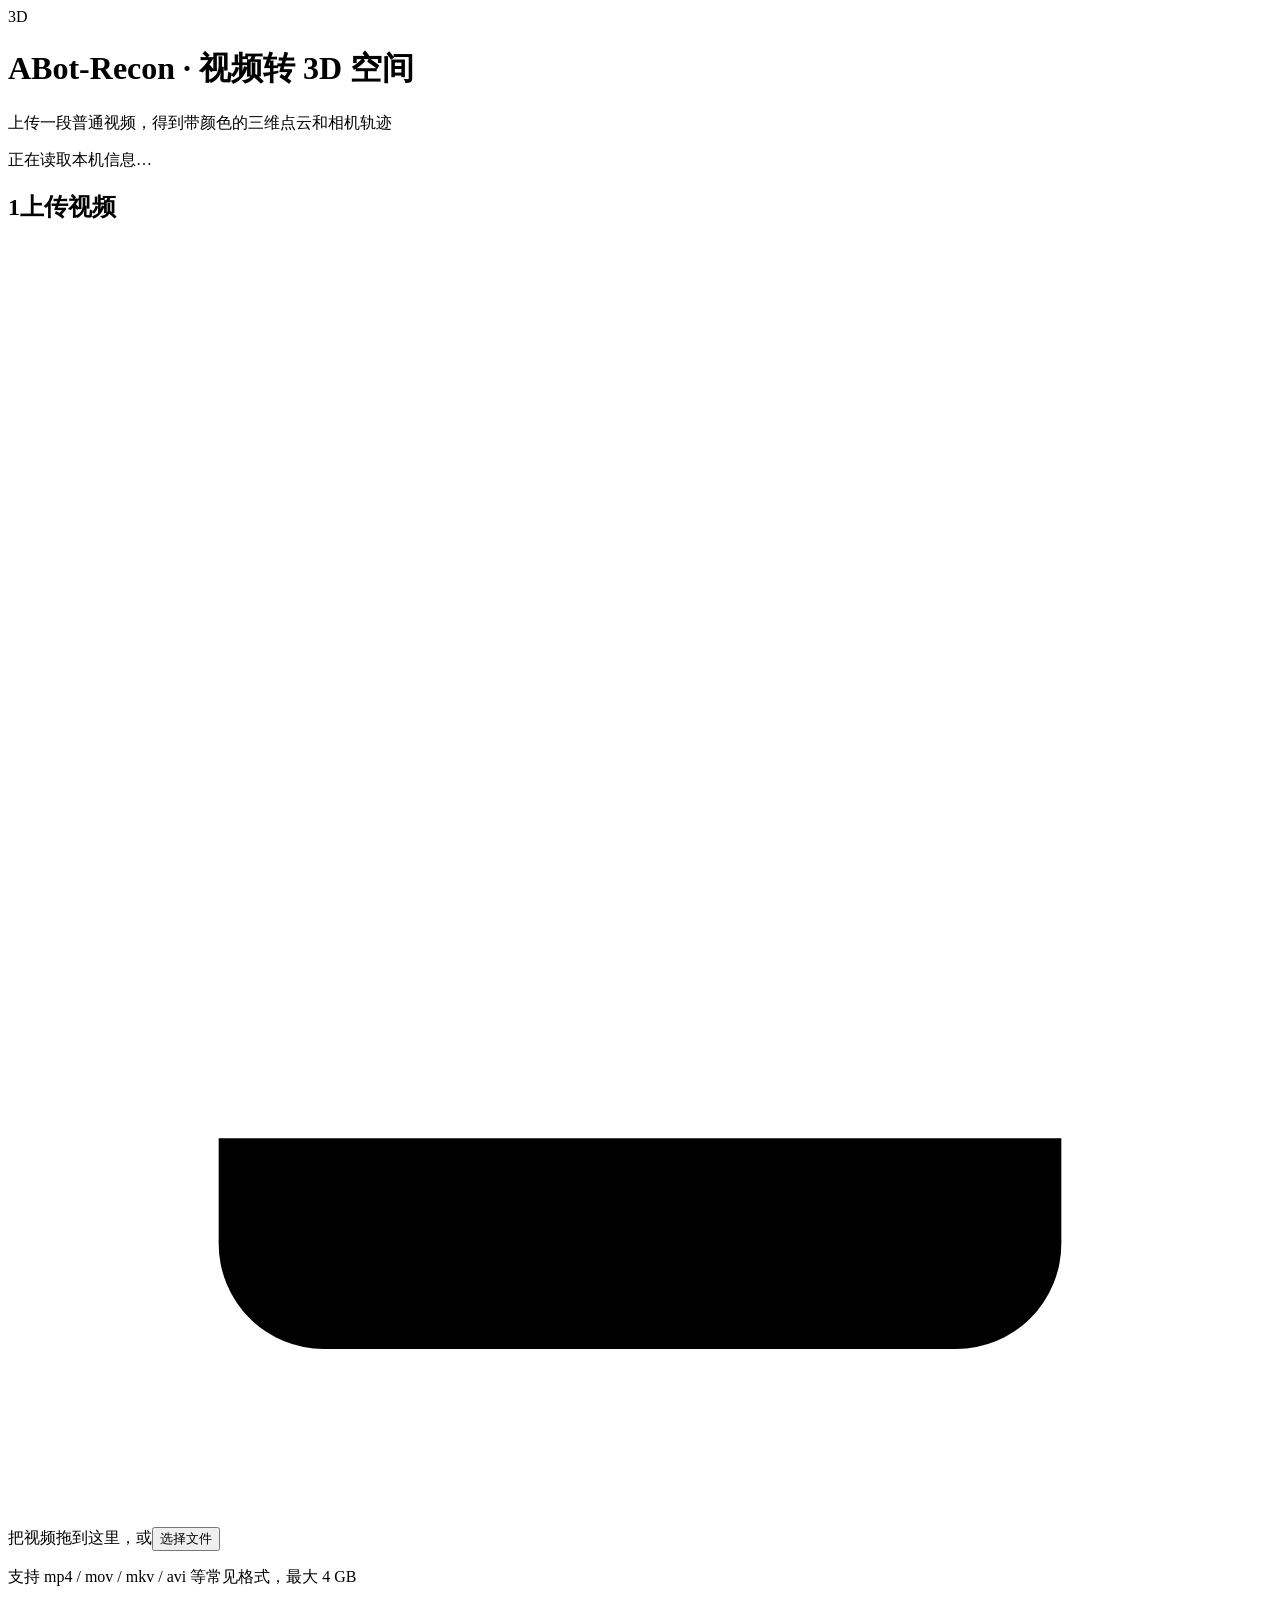
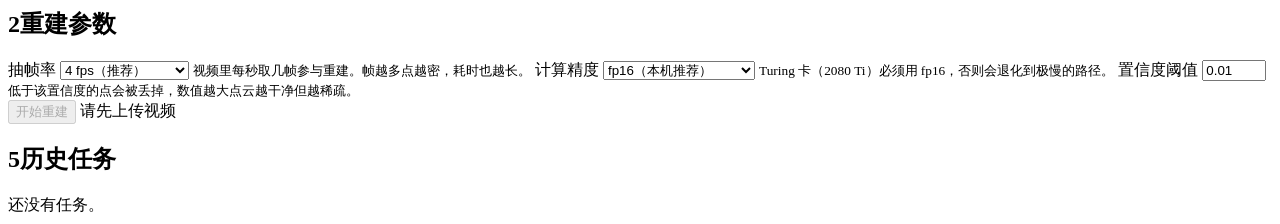
==== webapp/index.html @ a55a251b "feat(web): add a local web app for uploading videos and viewing the 3D result Adds webapp/, a small " ====
<!doctype html>
<html lang="zh-CN">
<head>
<meta charset="utf-8">
<meta name="viewport" content="width=device-width,initial-scale=1">
<title>ABot-Recon · 视频转 3D 空间</title>
<link rel="icon" href="data:,">
<link rel="stylesheet" href="/assets/style.css">
</head>
<body>
<header class="hero">
  <div class="hero-inner">
    <div class="brand">
      <span class="brand-mark">3D</span>
      <div>
        <h1>ABot-Recon · 视频转 3D 空间</h1>
        <p class="tagline">上传一段普通视频，得到带颜色的三维点云和相机轨迹</p>
      </div>
    </div>
    <div class="hero-meta" id="heroMeta">正在读取本机信息…</div>
  </div>
</header>

<main class="layout">

  <!-- ① 上传 -->
  <section class="card" id="cardUpload">
    <h2><span class="step">1</span>上传视频</h2>
    <div class="dropzone" id="dropzone">
      <input type="file" id="fileInput" accept="video/*" hidden>
      <div class="dz-empty" id="dzEmpty">
        <svg viewBox="0 0 24 24" class="dz-icon" aria-hidden="true"><path d="M12 16V4m0 0L7 9m5-5 5 5M4 17v2a2 2 0 0 0 2 2h12a2 2 0 0 0 2-2v-2"/></svg>
        <p class="dz-title">把视频拖到这里，或<button type="button" class="linkbtn" id="pickBtn">选择文件</button></p>
        <p class="dz-hint">支持 mp4 / mov / mkv / avi 等常见格式，最大 4 GB</p>
      </div>
      <div class="dz-file" id="dzFile" hidden>
        <video id="preview" muted playsinline></video>
        <div class="dz-meta">
          <p class="dz-name" id="fileName"></p>
          <p class="dz-size" id="fileSize"></p>
          <button type="button" class="ghost" id="clearBtn">换一个视频</button>
        </div>
      </div>
    </div>
    <p class="error" id="uploadError" hidden></p>
  </section>

  <!-- ② 参数 -->
  <section class="card" id="cardOptions">
    <h2><span class="step">2</span>重建参数</h2>
    <div class="opts">
      <label class="opt">
        <span>抽帧率</span>
        <select id="optFps">
          <option value="1">1 fps（最长轨迹）</option>
          <option value="2">2 fps</option>
          <option value="4" selected>4 fps（推荐）</option>
          <option value="8">8 fps</option>
          <option value="15">15 fps（最密）</option>
        </select>
        <small>视频里每秒取几帧参与重建。帧越多点越密，耗时也越长。</small>
      </label>
      <label class="opt">
        <span>计算精度</span>
        <select id="optDtype">
          <option value="fp16" selected>fp16（本机推荐）</option>
          <option value="bf16">bf16（需要 sm_80+）</option>
          <option value="fp32">fp32（最慢）</option>
        </select>
        <small>Turing 卡（2080 Ti）必须用 fp16，否则会退化到极慢的路径。</small>
      </label>
      <label class="opt">
        <span>置信度阈值</span>
        <input type="number" id="optThreshold" value="0.01" min="0" max="1" step="0.01">
        <small>低于该置信度的点会被丢掉，数值越大点云越干净但越稀疏。</small>
      </label>
    </div>
    <div class="actions">
      <button type="button" class="primary" id="runBtn" disabled>开始重建</button>
      <span class="hint" id="runHint">请先上传视频</span>
    </div>
  </section>

  <!-- ③ 进度 -->
  <section class="card" id="cardProgress" hidden>
    <h2><span class="step">3</span>重建进度</h2>
    <div class="progress-head">
      <span class="phase" id="phaseText">准备中</span>
      <span class="percent" id="percentText">0%</span>
    </div>
    <div class="bar"><div class="bar-fill" id="barFill"></div></div>
    <pre class="log" id="logBox"></pre>
  </section>

  <!-- ④ 结果 -->
  <section class="card" id="cardResult" hidden>
    <h2><span class="step">4</span>重建结果</h2>
    <div class="stats" id="resultStats"></div>
    <div class="result-body">
      <div class="viewer-wrap">
        <div class="viewer-head">
          <span>3D 点云（可拖拽旋转 / 滚轮缩放 / 切到“行车播放”沿轨迹前进）</span>
          <a class="linkbtn" id="openViewer" target="_blank" rel="noopener">新标签页打开</a>
        </div>
        <p class="viewer-note">首次打开需从 CDN 拉取 three.js 并加载点云分块，约 5~10 秒；加载完成后左下角会显示「Ready · N points」。</p>
        <iframe id="viewerFrame" title="ABot-Recon 点云查看器"></iframe>
      </div>
      <aside class="side">
        <div class="side-block">
          <h3>相机轨迹（俯视）</h3>
          <img id="bevImage" alt="相机轨迹俯视图">
        </div>
        <div class="side-block">
          <h3>下载</h3>
          <a class="dl" id="dlPly" download>点云 PLY</a>
          <a class="dl" id="dlPoses" download>相机位姿 camera_poses.npy</a>
          <a class="dl" id="dlManifest" download>点云清单 manifest.json</a>
          <a class="dl" id="dlBev" download>轨迹俯视图 PNG</a>
        </div>
      </aside>
    </div>
  </section>

  <!-- ⑤ 历史 -->
  <section class="card" id="cardHistory">
    <h2><span class="step">5</span>历史任务</h2>
    <div id="historyList" class="history">还没有任务。</div>
  </section>

</main>

<script src="/assets/app.js"></script>
</body>
</html>
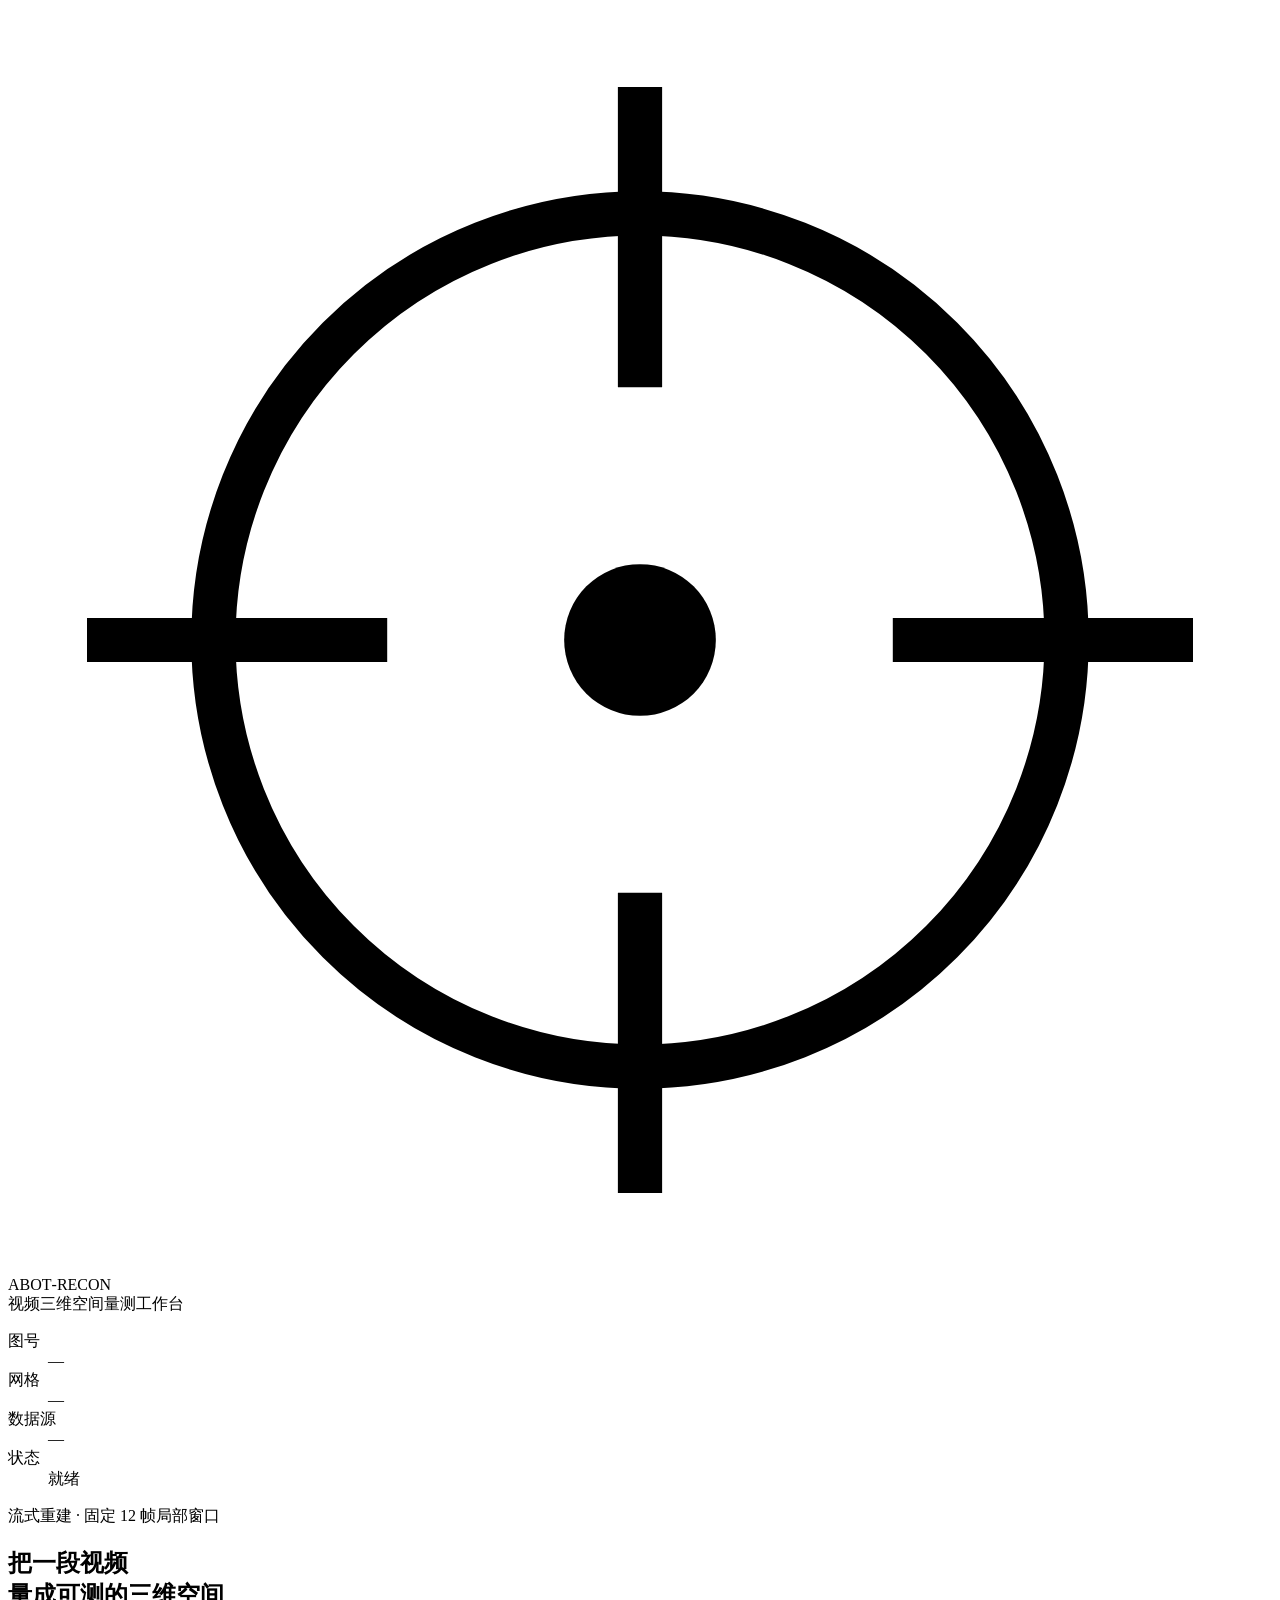
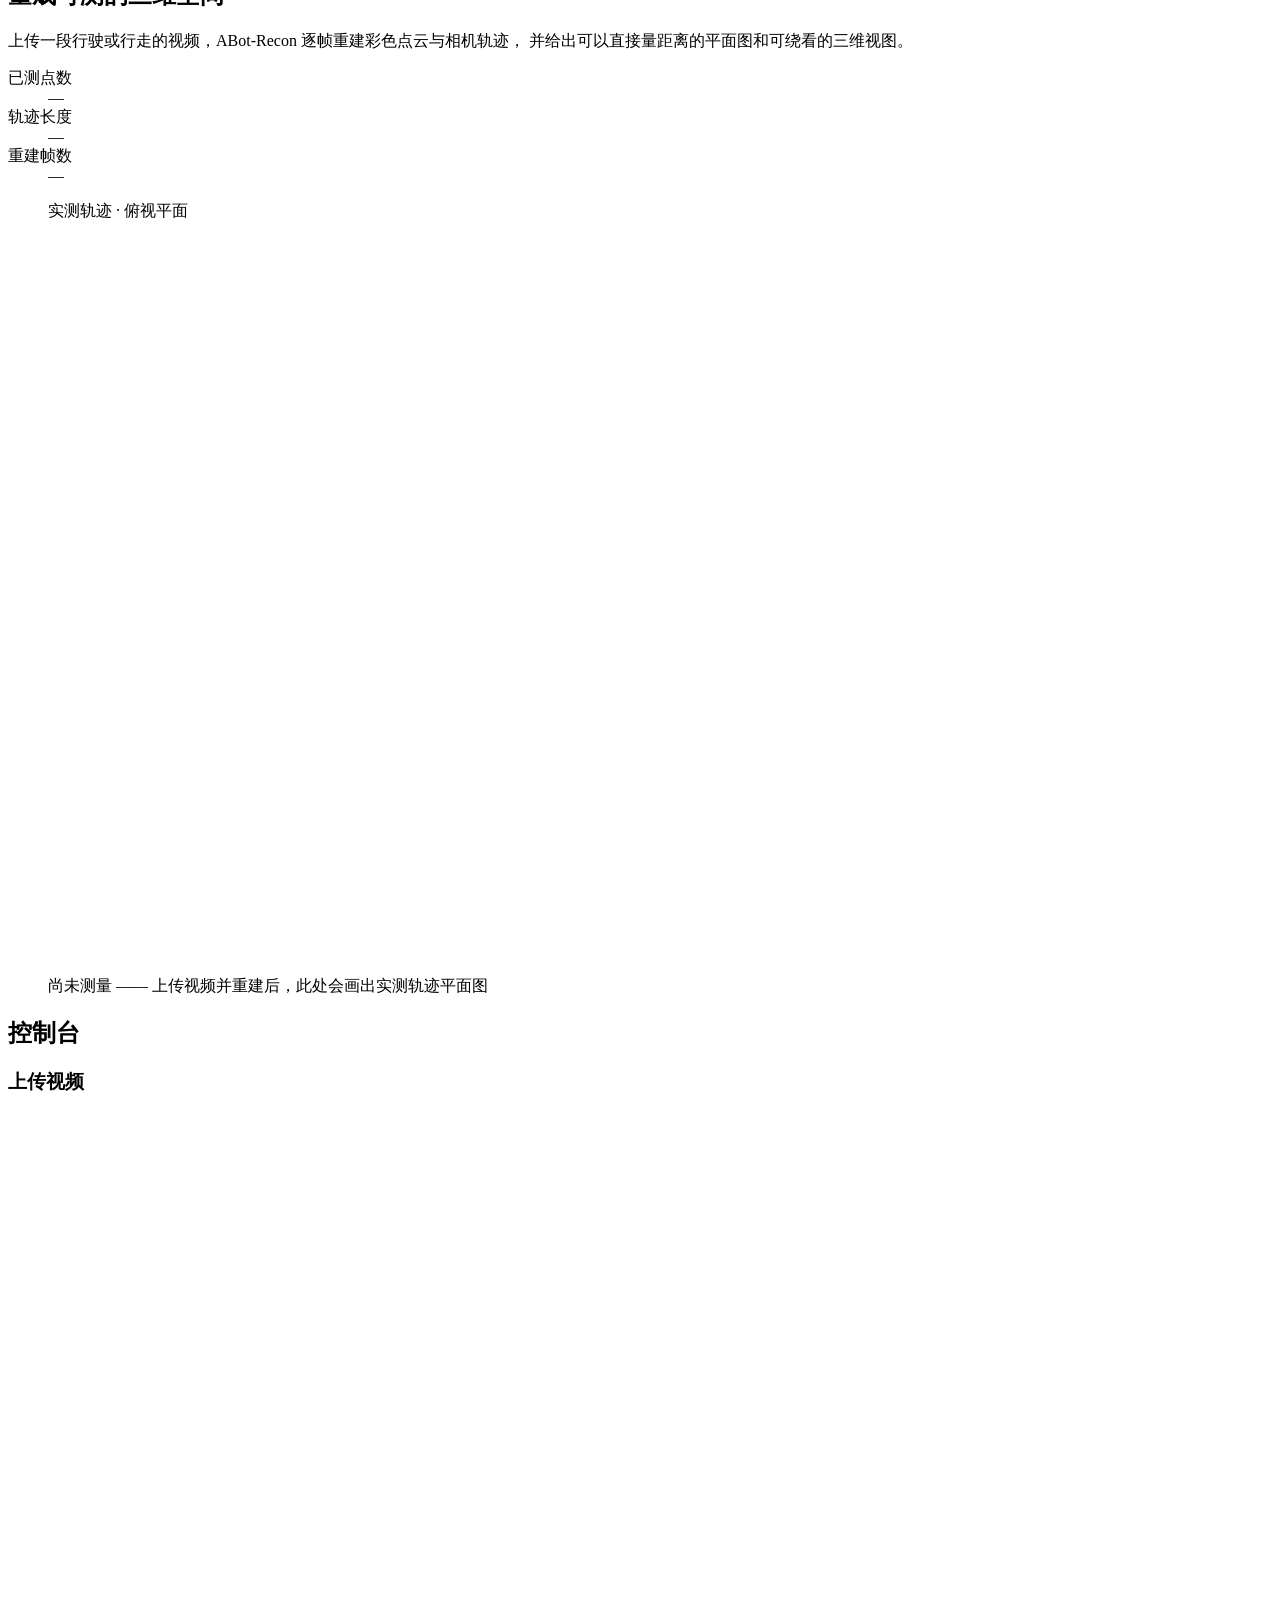
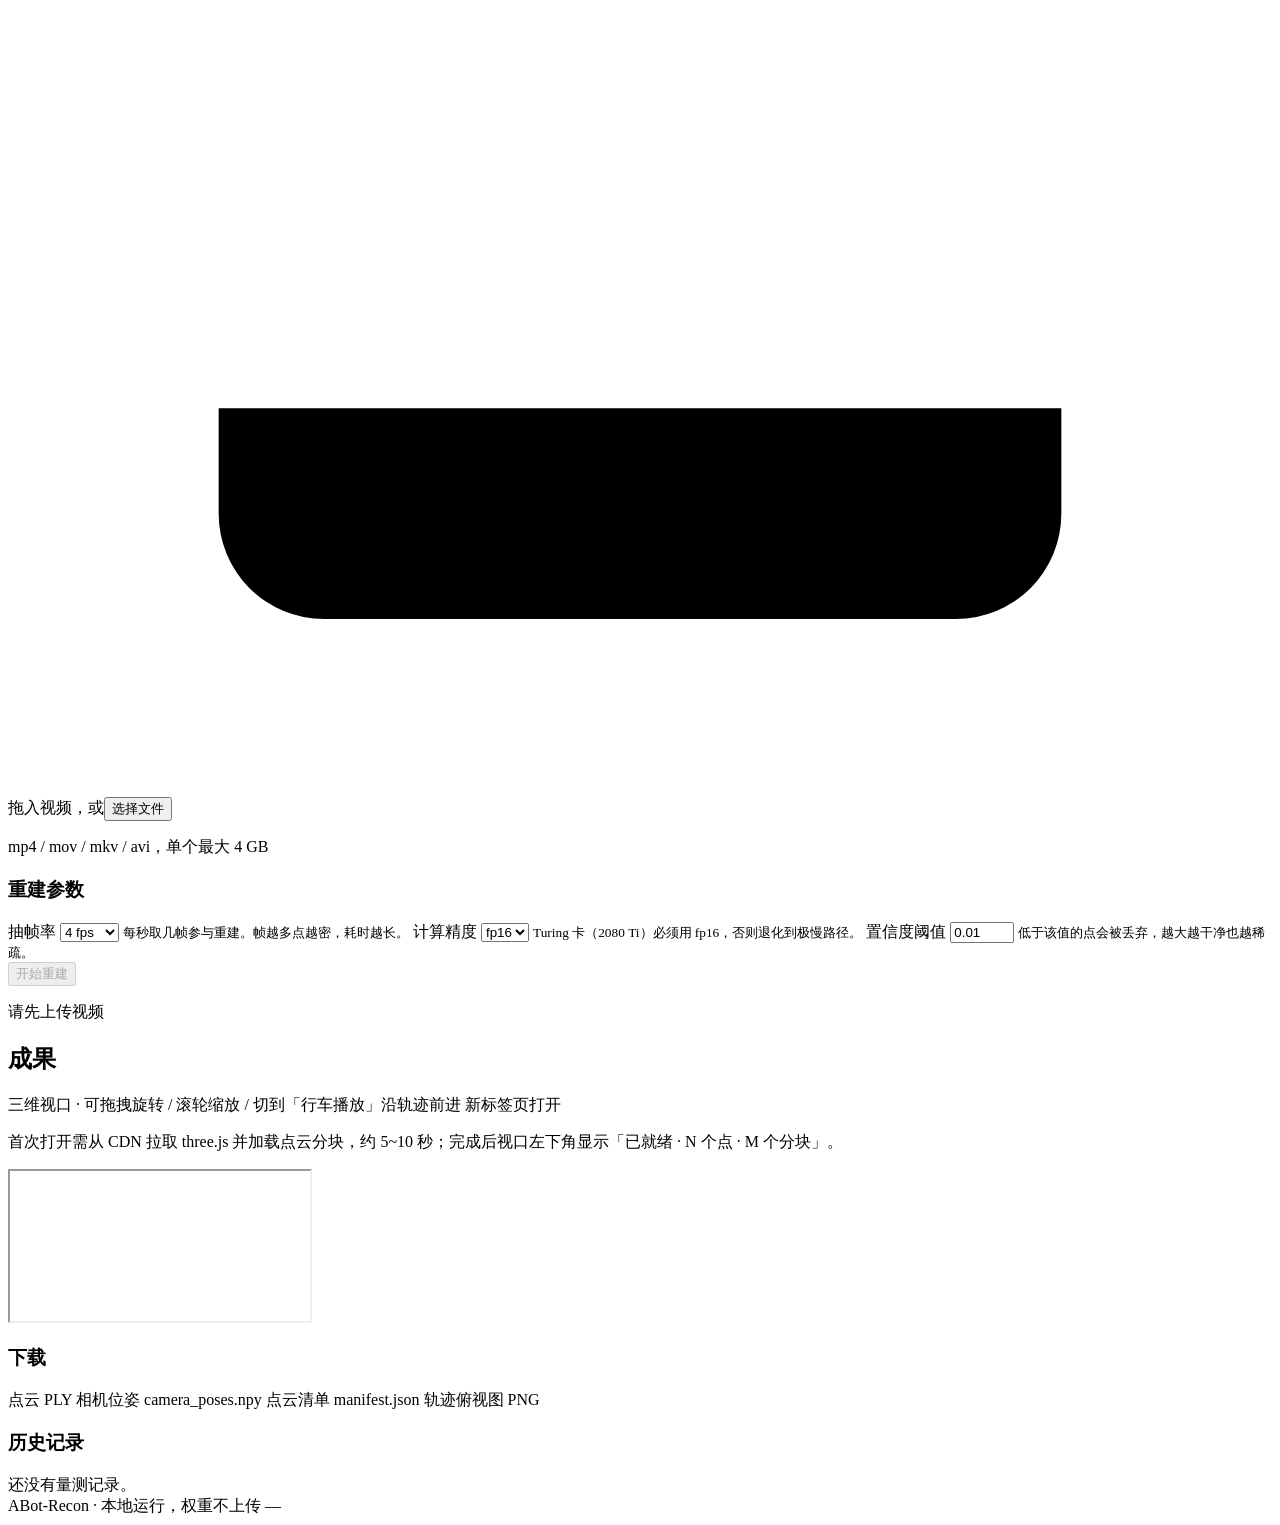
==== commit aa114671: "feat(web): redesign the web UI as a survey drawing and localize the viewer The web app now reads lik" ====
--- a/webapp/index.html
+++ b/webapp/index.html
@@ -3,131 +3,166 @@
 <head>
 <meta charset="utf-8">
 <meta name="viewport" content="width=device-width,initial-scale=1">
-<title>ABot-Recon · 视频转 3D 空间</title>
+<title>ABot-Recon · 视频三维空间量测工作台</title>
 <link rel="icon" href="data:,">
 <link rel="stylesheet" href="/assets/style.css">
 </head>
 <body>
-<header class="hero">
-  <div class="hero-inner">
-    <div class="brand">
-      <span class="brand-mark">3D</span>
-      <div>
-        <h1>ABot-Recon · 视频转 3D 空间</h1>
-        <p class="tagline">上传一段普通视频，得到带颜色的三维点云和相机轨迹</p>
+<div class="sheet">
+
+  <!-- 标题栏：仿工程图纸的标题块 -->
+  <header class="titleblock">
+    <div class="tb-brand">
+      <svg class="mark" viewBox="0 0 40 40" aria-hidden="true">
+        <circle cx="20" cy="20" r="13.5" fill="none" stroke="currentColor" stroke-width="1.4"/>
+        <path d="M20 2.5V12M20 28v9.5M2.5 20H12M28 20h9.5" stroke="currentColor" stroke-width="1.4"/>
+        <circle cx="20" cy="20" r="2.4" fill="currentColor"/>
+      </svg>
+      <div class="tb-names">
+        <div class="tb-name">ABOT&#8209;RECON</div>
+        <div class="tb-sub">视频三维空间量测工作台</div>
       </div>
     </div>
-    <div class="hero-meta" id="heroMeta">正在读取本机信息…</div>
-  </div>
-</header>
+    <dl class="tb-meta">
+      <div><dt>图号</dt><dd id="tbSheet">—</dd></div>
+      <div><dt>网格</dt><dd id="tbGrid">—</dd></div>
+      <div><dt>数据源</dt><dd id="tbSource">—</dd></div>
+      <div><dt>状态</dt><dd id="tbStatus">就绪</dd></div>
+    </dl>
+  </header>
 
-<main class="layout">
+  <!-- 主张区：文案 + 实测轨迹平面图（签名元素） -->
+  <section class="hero">
+    <div class="hero-copy">
+      <p class="eyebrow">流式重建 · 固定 12 帧局部窗口</p>
+      <h1>把一段视频<br>量成可测的三维空间</h1>
+      <p class="lede">
+        上传一段行驶或行走的视频，ABot&#8209;Recon 逐帧重建彩色点云与相机轨迹，
+        并给出可以直接量距离的平面图和可绕看的三维视图。
+      </p>
+      <dl class="hero-facts">
+        <div><dt>已测点数</dt><dd id="heroPts">—</dd></div>
+        <div><dt>轨迹长度</dt><dd id="heroLen">—</dd></div>
+        <div><dt>重建帧数</dt><dd id="heroFrames">—</dd></div>
+      </dl>
+    </div>
 
-  <!-- ① 上传 -->
-  <section class="card" id="cardUpload">
-    <h2><span class="step">1</span>上传视频</h2>
-    <div class="dropzone" id="dropzone">
-      <input type="file" id="fileInput" accept="video/*" hidden>
-      <div class="dz-empty" id="dzEmpty">
-        <svg viewBox="0 0 24 24" class="dz-icon" aria-hidden="true"><path d="M12 16V4m0 0L7 9m5-5 5 5M4 17v2a2 2 0 0 0 2 2h12a2 2 0 0 0 2-2v-2"/></svg>
-        <p class="dz-title">把视频拖到这里，或<button type="button" class="linkbtn" id="pickBtn">选择文件</button></p>
-        <p class="dz-hint">支持 mp4 / mov / mkv / avi 等常见格式，最大 4 GB</p>
+    <figure class="plot" id="plot">
+      <figcaption><span>实测轨迹 · 俯视平面</span><span class="plot-scale" id="plotScale"></span></figcaption>
+      <svg id="plotSvg" viewBox="0 0 1000 620" preserveAspectRatio="xMidYMid meet" role="img"
+           aria-label="相机轨迹俯视平面图"></svg>
+      <p class="plot-empty" id="plotEmpty">尚未测量 —— 上传视频并重建后，此处会画出实测轨迹平面图</p>
+    </figure>
+  </section>
+
+  <div class="workspace">
+
+    <!-- 左：控制台 -->
+    <section class="console">
+      <h2 class="rule-title"><span>控制台</span></h2>
+
+      <div class="block">
+        <h3>上传视频</h3>
+        <div class="dropzone" id="dropzone">
+          <input type="file" id="fileInput" accept="video/*" hidden>
+          <div class="dz-empty" id="dzEmpty">
+            <svg viewBox="0 0 24 24" class="dz-icon" aria-hidden="true"><path d="M12 16V4m0 0L7 9m5-5 5 5M4 17v2a2 2 0 0 0 2 2h12a2 2 0 0 0 2-2v-2"/></svg>
+            <p class="dz-title">拖入视频，或<button type="button" class="linkbtn" id="pickBtn">选择文件</button></p>
+            <p class="dz-hint">mp4 / mov / mkv / avi，单个最大 4 GB</p>
+          </div>
+          <div class="dz-file" id="dzFile" hidden>
+            <video id="preview" muted playsinline></video>
+            <div class="dz-meta">
+              <p class="dz-name" id="fileName"></p>
+              <p class="dz-size" id="fileSize"></p>
+              <button type="button" class="ghost" id="clearBtn">换一个视频</button>
+            </div>
+          </div>
+        </div>
+        <p class="error" id="uploadError" hidden></p>
       </div>
-      <div class="dz-file" id="dzFile" hidden>
-        <video id="preview" muted playsinline></video>
-        <div class="dz-meta">
-          <p class="dz-name" id="fileName"></p>
-          <p class="dz-size" id="fileSize"></p>
-          <button type="button" class="ghost" id="clearBtn">换一个视频</button>
+
+      <div class="block">
+        <h3>重建参数</h3>
+        <div class="opts">
+          <label class="opt">
+            <span>抽帧率</span>
+            <select id="optFps">
+              <option value="1">1 fps</option>
+              <option value="2">2 fps</option>
+              <option value="4" selected>4 fps</option>
+              <option value="8">8 fps</option>
+              <option value="15">15 fps</option>
+            </select>
+            <small>每秒取几帧参与重建。帧越多点越密，耗时越长。</small>
+          </label>
+          <label class="opt">
+            <span>计算精度</span>
+            <select id="optDtype">
+              <option value="fp16" selected>fp16</option>
+              <option value="bf16">bf16</option>
+              <option value="fp32">fp32</option>
+            </select>
+            <small>Turing 卡（2080 Ti）必须用 fp16，否则退化到极慢路径。</small>
+          </label>
+          <label class="opt">
+            <span>置信度阈值</span>
+            <input type="number" id="optThreshold" value="0.01" min="0" max="1" step="0.01">
+            <small>低于该值的点会被丢弃，越大越干净也越稀疏。</small>
+          </label>
+        </div>
+        <button type="button" class="primary" id="runBtn" disabled>开始重建</button>
+        <p class="hint" id="runHint">请先上传视频</p>
+      </div>
+
+      <div class="block" id="cardProgress" hidden>
+        <h3>重建进度</h3>
+        <div class="progress-head">
+          <span class="phase" id="phaseText">准备中</span>
+          <span class="percent" id="percentText">0%</span>
+        </div>
+        <div class="bar"><div class="bar-fill" id="barFill"></div></div>
+        <pre class="log" id="logBox"></pre>
+      </div>
+    </section>
+
+    <!-- 右：成果 -->
+    <section class="output">
+      <h2 class="rule-title"><span>成果</span></h2>
+
+      <div class="stats" id="resultStats"></div>
+
+      <div class="viewport">
+        <div class="vp-head">
+          <span>三维视口 · 可拖拽旋转 / 滚轮缩放 / 切到「行车播放」沿轨迹前进</span>
+          <a class="linkbtn" id="openViewer" target="_blank" rel="noopener">新标签页打开</a>
+        </div>
+        <p class="vp-note">首次打开需从 CDN 拉取 three.js 并加载点云分块，约 5~10 秒；完成后视口左下角显示「已就绪 · N 个点 · M 个分块」。</p>
+        <iframe id="viewerFrame" title="ABot-Recon 点云查看器"></iframe>
+      </div>
+
+      <div class="block">
+        <h3>下载</h3>
+        <div class="dls">
+          <a class="dl" id="dlPly" download>点云 PLY</a>
+          <a class="dl" id="dlPoses" download>相机位姿 <span>camera_poses.npy</span></a>
+          <a class="dl" id="dlManifest" download>点云清单 <span>manifest.json</span></a>
+          <a class="dl" id="dlBev" download>轨迹俯视图 <span>PNG</span></a>
         </div>
       </div>
-    </div>
-    <p class="error" id="uploadError" hidden></p>
-  </section>
 
-  <!-- ② 参数 -->
-  <section class="card" id="cardOptions">
-    <h2><span class="step">2</span>重建参数</h2>
-    <div class="opts">
-      <label class="opt">
-        <span>抽帧率</span>
-        <select id="optFps">
-          <option value="1">1 fps（最长轨迹）</option>
-          <option value="2">2 fps</option>
-          <option value="4" selected>4 fps（推荐）</option>
-          <option value="8">8 fps</option>
-          <option value="15">15 fps（最密）</option>
-        </select>
-        <small>视频里每秒取几帧参与重建。帧越多点越密，耗时也越长。</small>
-      </label>
-      <label class="opt">
-        <span>计算精度</span>
-        <select id="optDtype">
-          <option value="fp16" selected>fp16（本机推荐）</option>
-          <option value="bf16">bf16（需要 sm_80+）</option>
-          <option value="fp32">fp32（最慢）</option>
-        </select>
-        <small>Turing 卡（2080 Ti）必须用 fp16，否则会退化到极慢的路径。</small>
-      </label>
-      <label class="opt">
-        <span>置信度阈值</span>
-        <input type="number" id="optThreshold" value="0.01" min="0" max="1" step="0.01">
-        <small>低于该置信度的点会被丢掉，数值越大点云越干净但越稀疏。</small>
-      </label>
-    </div>
-    <div class="actions">
-      <button type="button" class="primary" id="runBtn" disabled>开始重建</button>
-      <span class="hint" id="runHint">请先上传视频</span>
-    </div>
-  </section>
+      <div class="block">
+        <h3>历史记录</h3>
+        <div id="historyList" class="history">还没有量测记录。</div>
+      </div>
+    </section>
+  </div>
 
-  <!-- ③ 进度 -->
-  <section class="card" id="cardProgress" hidden>
-    <h2><span class="step">3</span>重建进度</h2>
-    <div class="progress-head">
-      <span class="phase" id="phaseText">准备中</span>
-      <span class="percent" id="percentText">0%</span>
-    </div>
-    <div class="bar"><div class="bar-fill" id="barFill"></div></div>
-    <pre class="log" id="logBox"></pre>
-  </section>
-
-  <!-- ④ 结果 -->
-  <section class="card" id="cardResult" hidden>
-    <h2><span class="step">4</span>重建结果</h2>
-    <div class="stats" id="resultStats"></div>
-    <div class="result-body">
-      <div class="viewer-wrap">
-        <div class="viewer-head">
-          <span>3D 点云（可拖拽旋转 / 滚轮缩放 / 切到“行车播放”沿轨迹前进）</span>
-          <a class="linkbtn" id="openViewer" target="_blank" rel="noopener">新标签页打开</a>
-        </div>
-        <p class="viewer-note">首次打开需从 CDN 拉取 three.js 并加载点云分块，约 5~10 秒；加载完成后左下角会显示「Ready · N points」。</p>
-        <iframe id="viewerFrame" title="ABot-Recon 点云查看器"></iframe>
-      </div>
-      <aside class="side">
-        <div class="side-block">
-          <h3>相机轨迹（俯视）</h3>
-          <img id="bevImage" alt="相机轨迹俯视图">
-        </div>
-        <div class="side-block">
-          <h3>下载</h3>
-          <a class="dl" id="dlPly" download>点云 PLY</a>
-          <a class="dl" id="dlPoses" download>相机位姿 camera_poses.npy</a>
-          <a class="dl" id="dlManifest" download>点云清单 manifest.json</a>
-          <a class="dl" id="dlBev" download>轨迹俯视图 PNG</a>
-        </div>
-      </aside>
-    </div>
-  </section>
-
-  <!-- ⑤ 历史 -->
-  <section class="card" id="cardHistory">
-    <h2><span class="step">5</span>历史任务</h2>
-    <div id="historyList" class="history">还没有任务。</div>
-  </section>
-
-</main>
+  <footer class="foot">
+    <span>ABot&#8209;Recon · 本地运行，权重不上传</span>
+    <span id="footMeta">—</span>
+  </footer>
+</div>
 
 <script src="/assets/app.js"></script>
 </body>
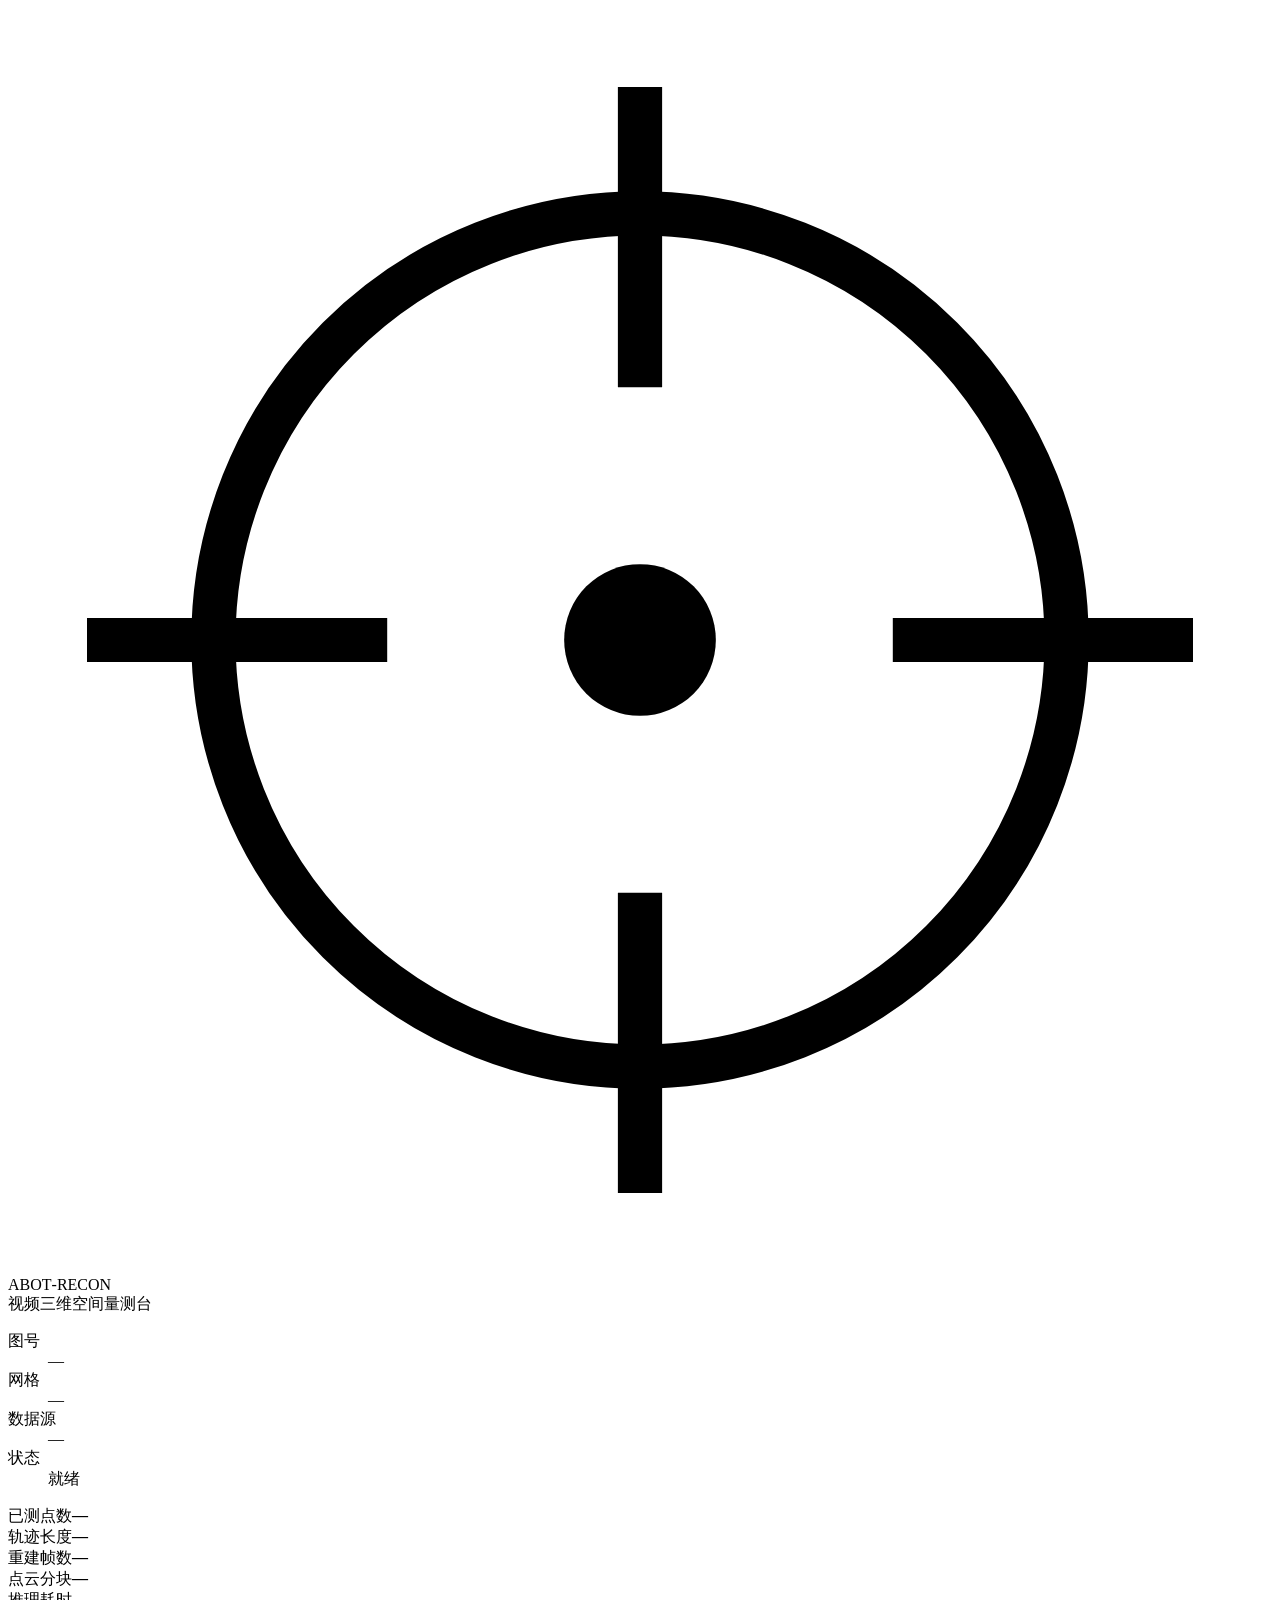
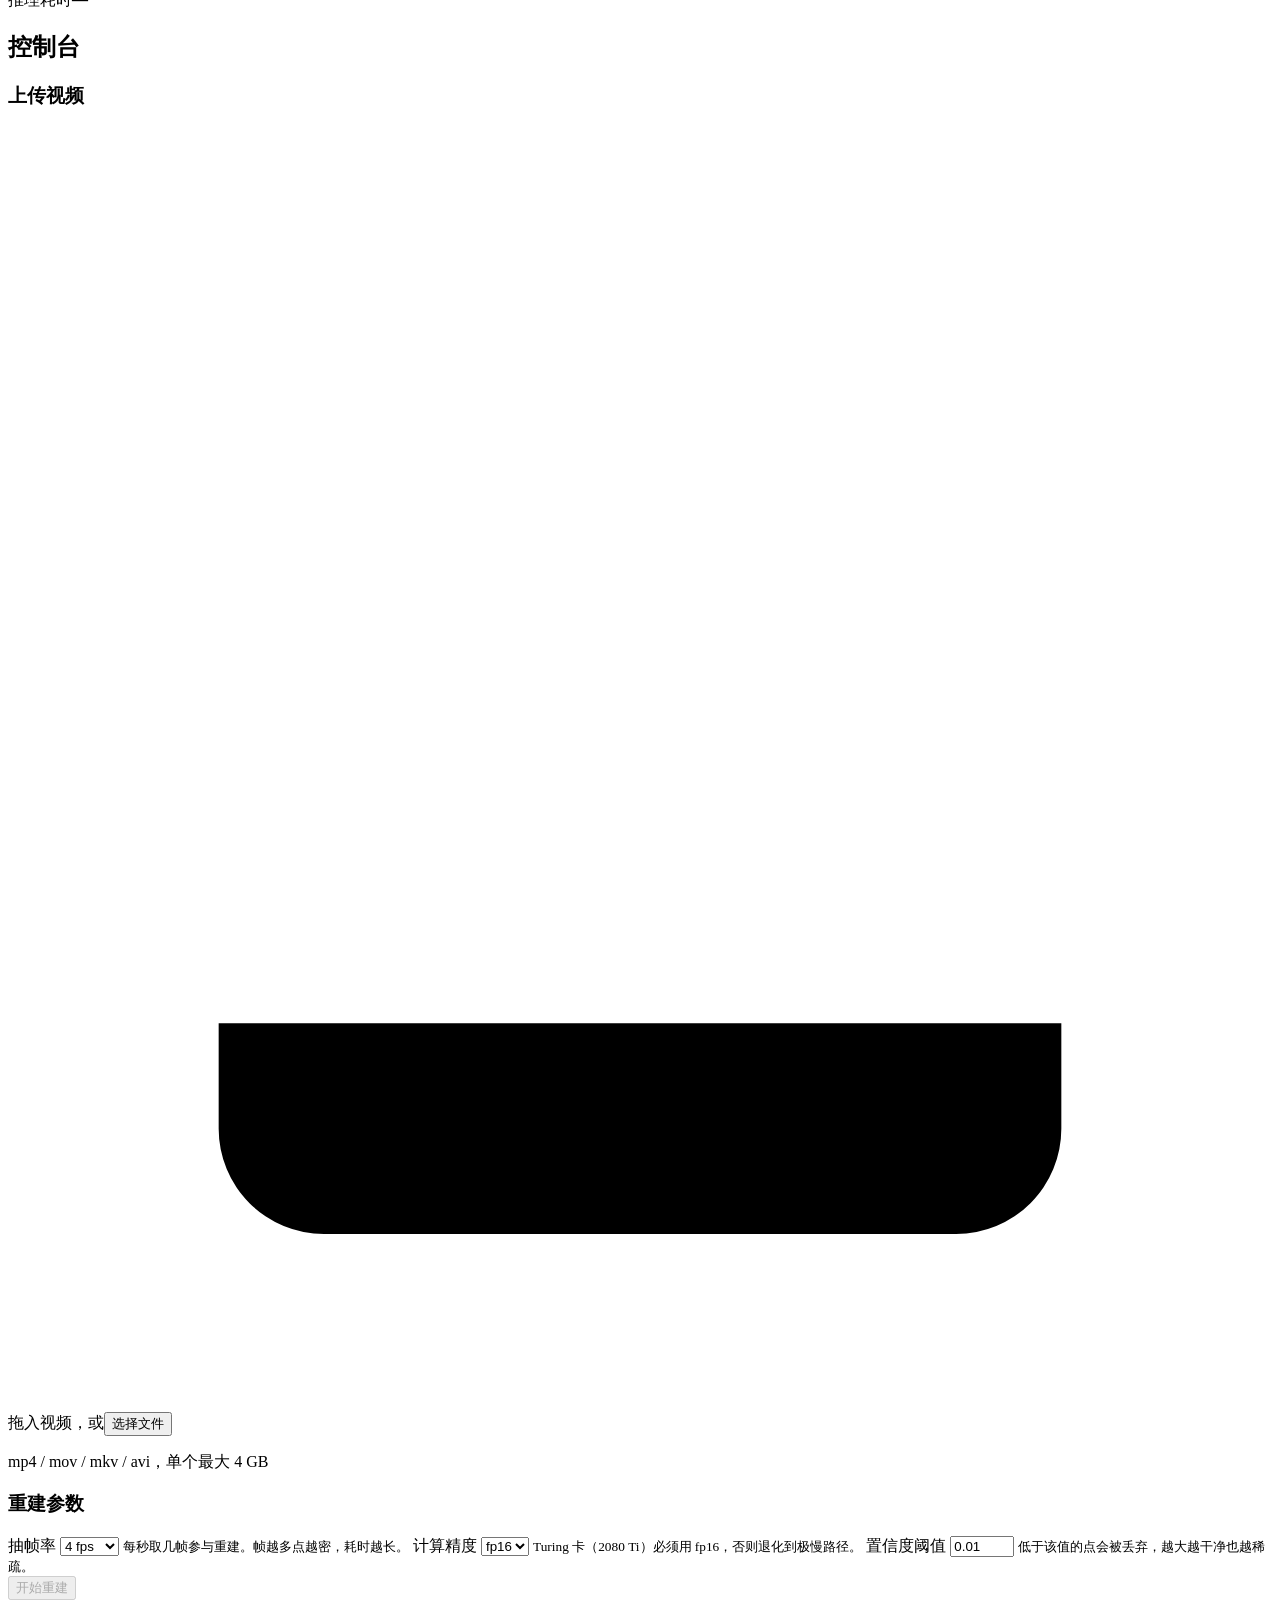
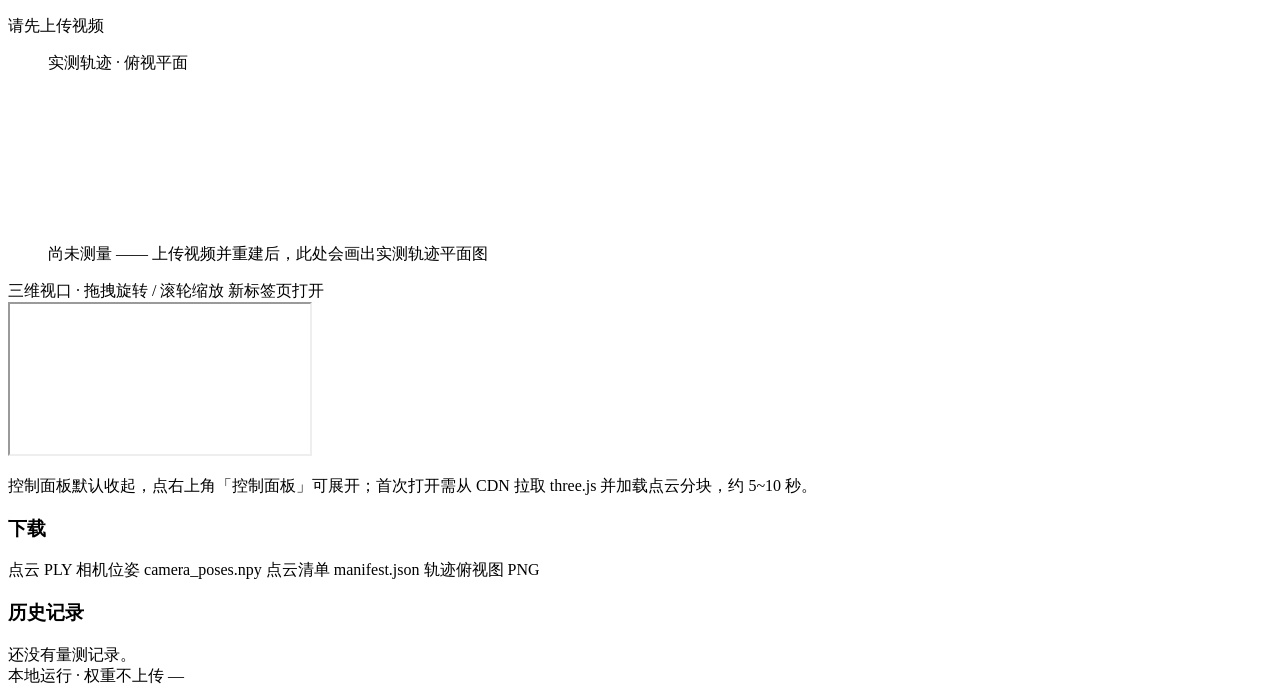
==== commit 70292005: "feat(web): rebuild the front end as an instrument bench, drop the serif The previous layout was a la" ====
--- a/webapp/index.html
+++ b/webapp/index.html
@@ -3,27 +3,27 @@
 <head>
 <meta charset="utf-8">
 <meta name="viewport" content="width=device-width,initial-scale=1">
-<title>ABot-Recon · 视频三维空间量测工作台</title>
+<title>ABot-Recon · 视频三维空间量测台</title>
 <link rel="icon" href="data:,">
 <link rel="stylesheet" href="/assets/style.css">
 </head>
 <body>
-<div class="sheet">
+<div class="bench">
 
-  <!-- 标题栏：仿工程图纸的标题块 -->
-  <header class="titleblock">
-    <div class="tb-brand">
+  <!-- 标题块：左侧标识 + 右侧图纸标题栏（分格） -->
+  <header class="head">
+    <div class="brand">
       <svg class="mark" viewBox="0 0 40 40" aria-hidden="true">
         <circle cx="20" cy="20" r="13.5" fill="none" stroke="currentColor" stroke-width="1.4"/>
         <path d="M20 2.5V12M20 28v9.5M2.5 20H12M28 20h9.5" stroke="currentColor" stroke-width="1.4"/>
         <circle cx="20" cy="20" r="2.4" fill="currentColor"/>
       </svg>
-      <div class="tb-names">
-        <div class="tb-name">ABOT&#8209;RECON</div>
-        <div class="tb-sub">视频三维空间量测工作台</div>
+      <div class="brand-text">
+        <div class="brand-name">ABOT&#8209;RECON</div>
+        <div class="brand-sub">视频三维空间量测台</div>
       </div>
     </div>
-    <dl class="tb-meta">
+    <dl class="titleblock">
       <div><dt>图号</dt><dd id="tbSheet">—</dd></div>
       <div><dt>网格</dt><dd id="tbGrid">—</dd></div>
       <div><dt>数据源</dt><dd id="tbSource">—</dd></div>
@@ -31,28 +31,13 @@
     </dl>
   </header>
 
-  <!-- 主张区：文案 + 实测轨迹平面图（签名元素） -->
-  <section class="hero">
-    <div class="hero-copy">
-      <p class="eyebrow">流式重建 · 固定 12 帧局部窗口</p>
-      <h1>把一段视频<br>量成可测的三维空间</h1>
-      <p class="lede">
-        上传一段行驶或行走的视频，ABot&#8209;Recon 逐帧重建彩色点云与相机轨迹，
-        并给出可以直接量距离的平面图和可绕看的三维视图。
-      </p>
-      <dl class="hero-facts">
-        <div><dt>已测点数</dt><dd id="heroPts">—</dd></div>
-        <div><dt>轨迹长度</dt><dd id="heroLen">—</dd></div>
-        <div><dt>重建帧数</dt><dd id="heroFrames">—</dd></div>
-      </dl>
-    </div>
-
-    <figure class="plot" id="plot">
-      <figcaption><span>实测轨迹 · 俯视平面</span><span class="plot-scale" id="plotScale"></span></figcaption>
-      <svg id="plotSvg" viewBox="0 0 1000 620" preserveAspectRatio="xMidYMid meet" role="img"
-           aria-label="相机轨迹俯视平面图"></svg>
-      <p class="plot-empty" id="plotEmpty">尚未测量 —— 上传视频并重建后，此处会画出实测轨迹平面图</p>
-    </figure>
+  <!-- 读数条：本次量测的五个读数 -->
+  <section class="readout">
+    <div class="ro"><span class="ro-k">已测点数</span><b id="heroPts">—</b></div>
+    <div class="ro"><span class="ro-k">轨迹长度</span><b id="heroLen">—</b></div>
+    <div class="ro"><span class="ro-k">重建帧数</span><b id="heroFrames">—</b></div>
+    <div class="ro"><span class="ro-k">点云分块</span><b id="heroChunks">—</b></div>
+    <div class="ro"><span class="ro-k">推理耗时</span><b id="heroElapsed">—</b></div>
   </section>
 
   <div class="workspace">
@@ -128,38 +113,46 @@
 
     <!-- 右：成果 -->
     <section class="output">
-      <h2 class="rule-title"><span>成果</span></h2>
+      <div class="views">
 
-      <div class="stats" id="resultStats"></div>
+        <figure class="plot" id="plot">
+          <figcaption><span>实测轨迹 · 俯视平面</span><span class="plot-scale" id="plotScale"></span></figcaption>
+          <svg id="plotSvg" preserveAspectRatio="xMidYMid meet" role="img"
+               aria-label="相机轨迹俯视平面图"></svg>
+          <p class="plot-empty" id="plotEmpty">尚未测量 —— 上传视频并重建后，此处会画出实测轨迹平面图</p>
+        </figure>
 
-      <div class="viewport">
-        <div class="vp-head">
-          <span>三维视口 · 可拖拽旋转 / 滚轮缩放 / 切到「行车播放」沿轨迹前进</span>
-          <a class="linkbtn" id="openViewer" target="_blank" rel="noopener">新标签页打开</a>
-        </div>
-        <p class="vp-note">首次打开需从 CDN 拉取 three.js 并加载点云分块，约 5~10 秒；完成后视口左下角显示「已就绪 · N 个点 · M 个分块」。</p>
-        <iframe id="viewerFrame" title="ABot-Recon 点云查看器"></iframe>
-      </div>
-
-      <div class="block">
-        <h3>下载</h3>
-        <div class="dls">
-          <a class="dl" id="dlPly" download>点云 PLY</a>
-          <a class="dl" id="dlPoses" download>相机位姿 <span>camera_poses.npy</span></a>
-          <a class="dl" id="dlManifest" download>点云清单 <span>manifest.json</span></a>
-          <a class="dl" id="dlBev" download>轨迹俯视图 <span>PNG</span></a>
+        <div class="viewport">
+          <div class="vp-head">
+            <span>三维视口 · 拖拽旋转 / 滚轮缩放</span>
+            <a class="linkbtn" id="openViewer" target="_blank" rel="noopener">新标签页打开</a>
+          </div>
+          <iframe id="viewerFrame" title="ABot-Recon 点云查看器"></iframe>
+          <p class="vp-note">控制面板默认收起，点右上角「控制面板」可展开；首次打开需从 CDN 拉取 three.js 并加载点云分块，约 5~10 秒。</p>
         </div>
       </div>
 
-      <div class="block">
-        <h3>历史记录</h3>
-        <div id="historyList" class="history">还没有量测记录。</div>
+      <div class="outfoot">
+        <div class="block">
+          <h3>下载</h3>
+          <div class="dls">
+            <a class="dl" id="dlPly" download>点云 PLY</a>
+            <a class="dl" id="dlPoses" download>相机位姿 <span>camera_poses.npy</span></a>
+            <a class="dl" id="dlManifest" download>点云清单 <span>manifest.json</span></a>
+            <a class="dl" id="dlBev" download>轨迹俯视图 <span>PNG</span></a>
+          </div>
+        </div>
+
+        <div class="block">
+          <h3>历史记录</h3>
+          <div id="historyList" class="history">还没有量测记录。</div>
+        </div>
       </div>
     </section>
   </div>
 
   <footer class="foot">
-    <span>ABot&#8209;Recon · 本地运行，权重不上传</span>
+    <span>本地运行 · 权重不上传</span>
     <span id="footMeta">—</span>
   </footer>
 </div>
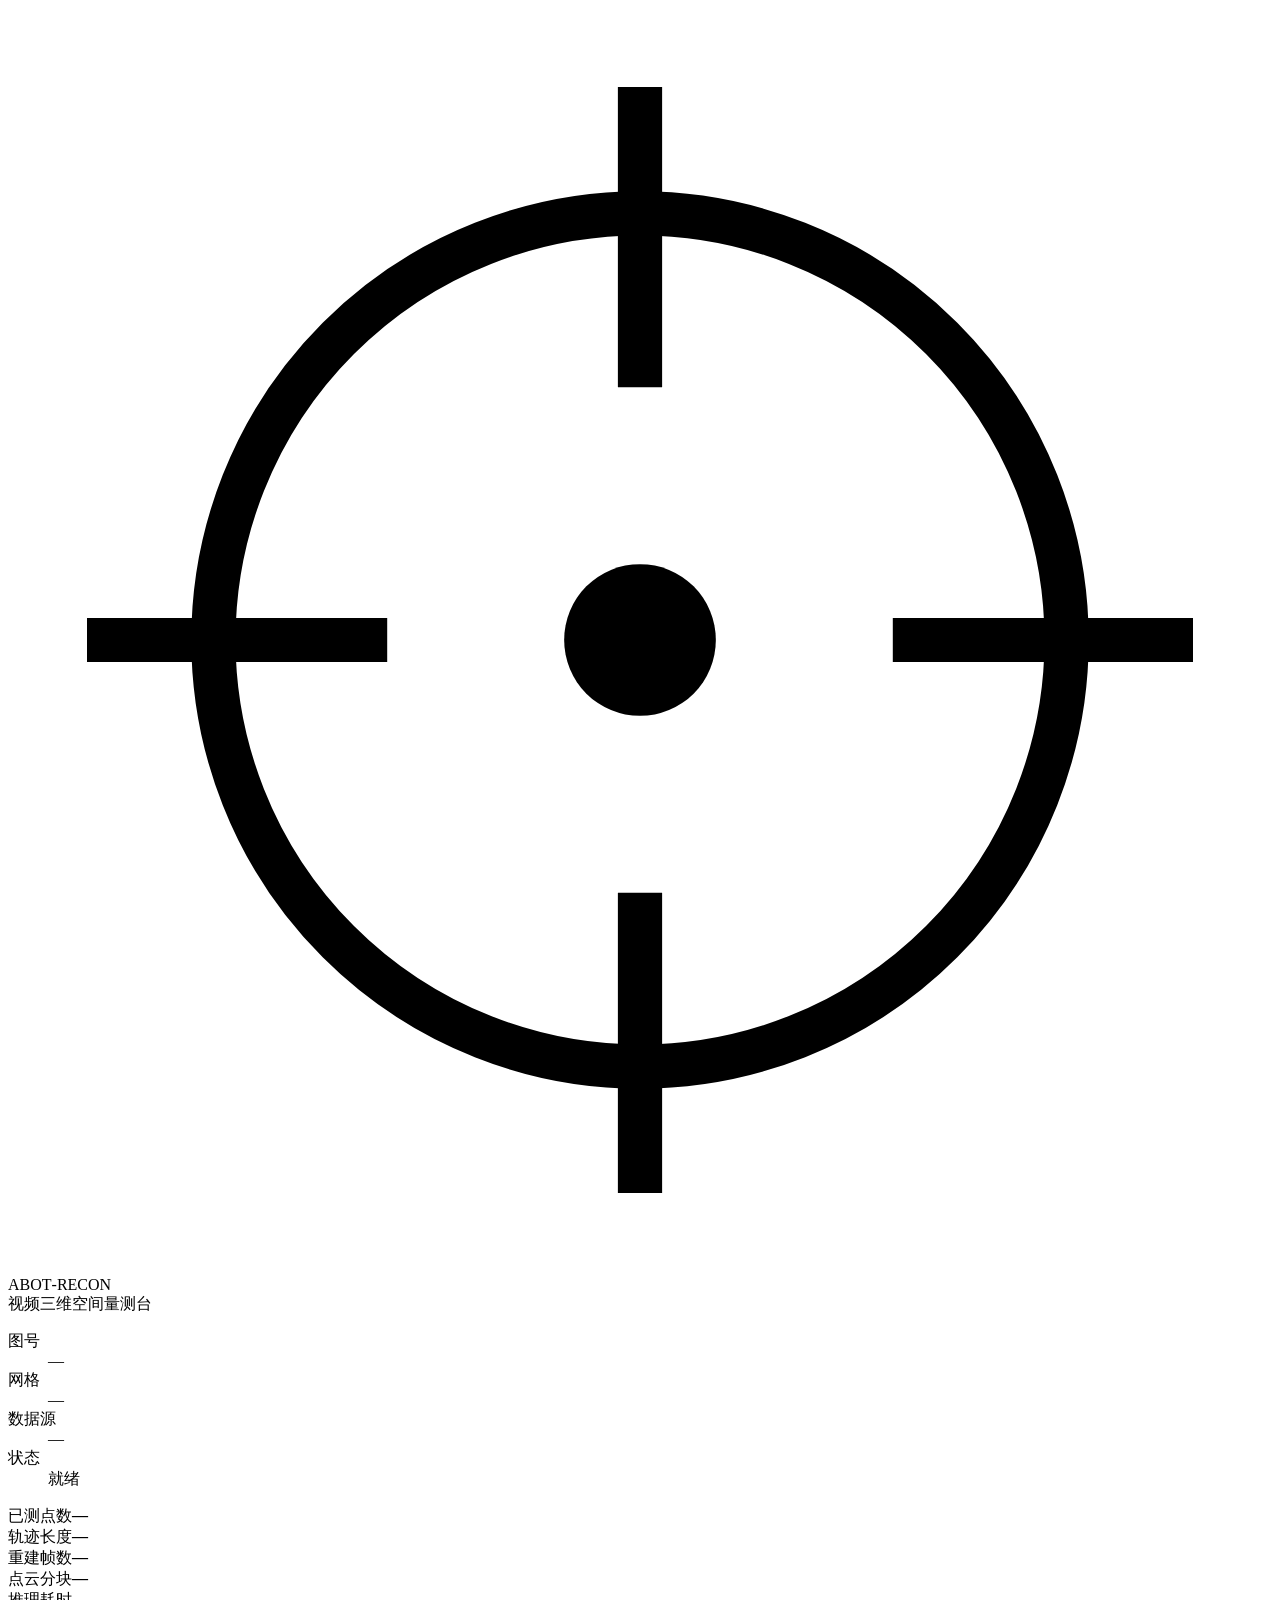
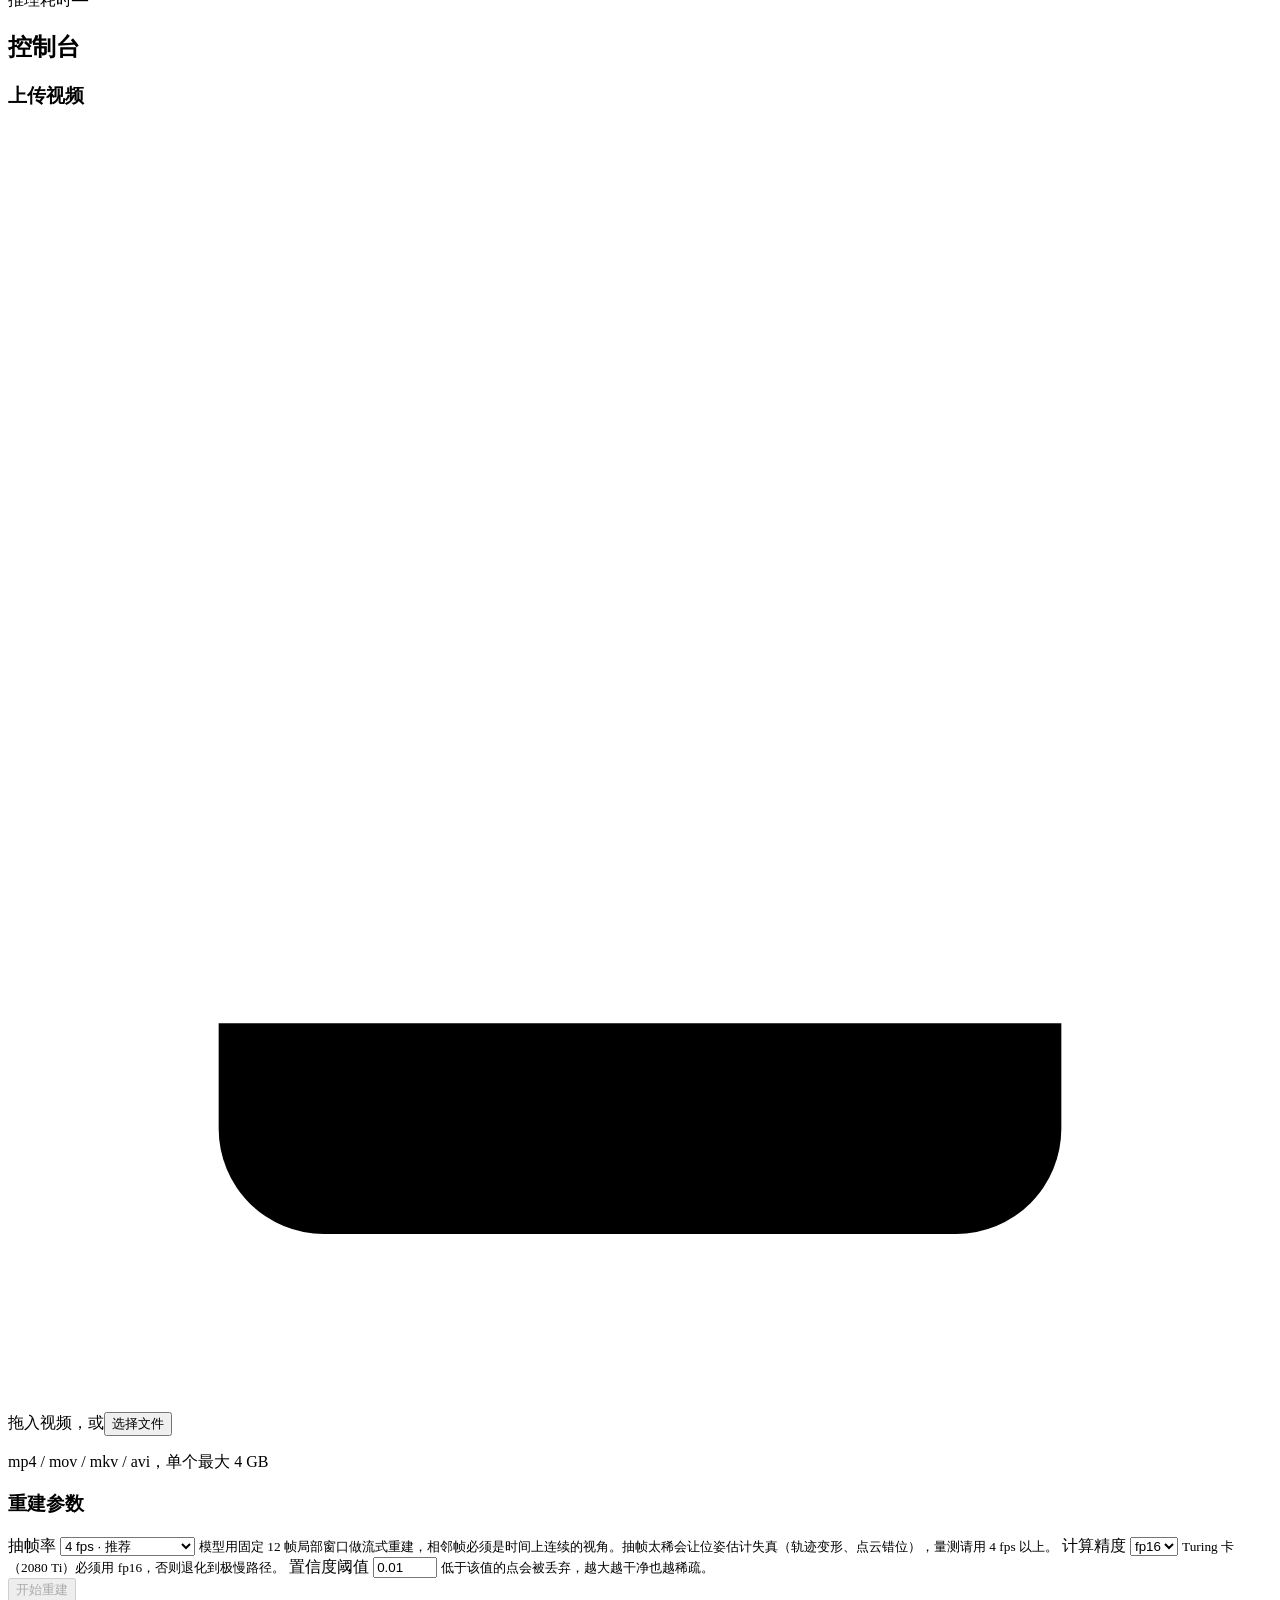
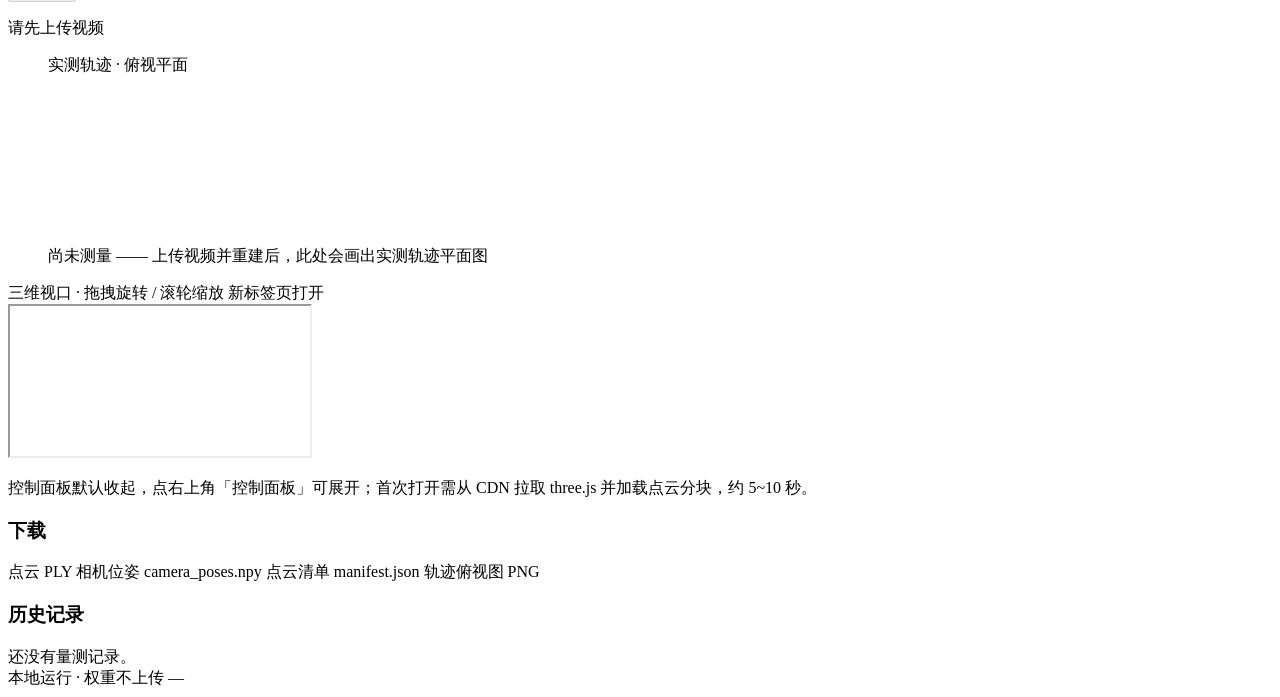
==== commit 3f8fe03e: "fix(web): warn that a low sampling rate breaks the geometry Comparing two runs of the same video sho" ====
--- a/webapp/index.html
+++ b/webapp/index.html
@@ -73,13 +73,13 @@
           <label class="opt">
             <span>抽帧率</span>
             <select id="optFps">
-              <option value="1">1 fps</option>
-              <option value="2">2 fps</option>
-              <option value="4" selected>4 fps</option>
-              <option value="8">8 fps</option>
-              <option value="15">15 fps</option>
+              <option value="1">1 fps · 仅快速预览</option>
+              <option value="2">2 fps · 仅快速预览</option>
+              <option value="4" selected>4 fps · 推荐</option>
+              <option value="8">8 fps · 更密</option>
+              <option value="15">15 fps · 最密（慢）</option>
             </select>
-            <small>每秒取几帧参与重建。帧越多点越密，耗时越长。</small>
+            <small>模型用固定 12 帧局部窗口做流式重建，相邻帧必须是时间上连续的视角。抽帧太稀会让位姿估计失真（轨迹变形、点云错位），量测请用 4 fps 以上。</small>
           </label>
           <label class="opt">
             <span>计算精度</span>
@@ -96,6 +96,7 @@
             <small>低于该值的点会被丢弃，越大越干净也越稀疏。</small>
           </label>
         </div>
+        <p class="warn" id="fpsWarn" hidden></p>
         <button type="button" class="primary" id="runBtn" disabled>开始重建</button>
         <p class="hint" id="runHint">请先上传视频</p>
       </div>
